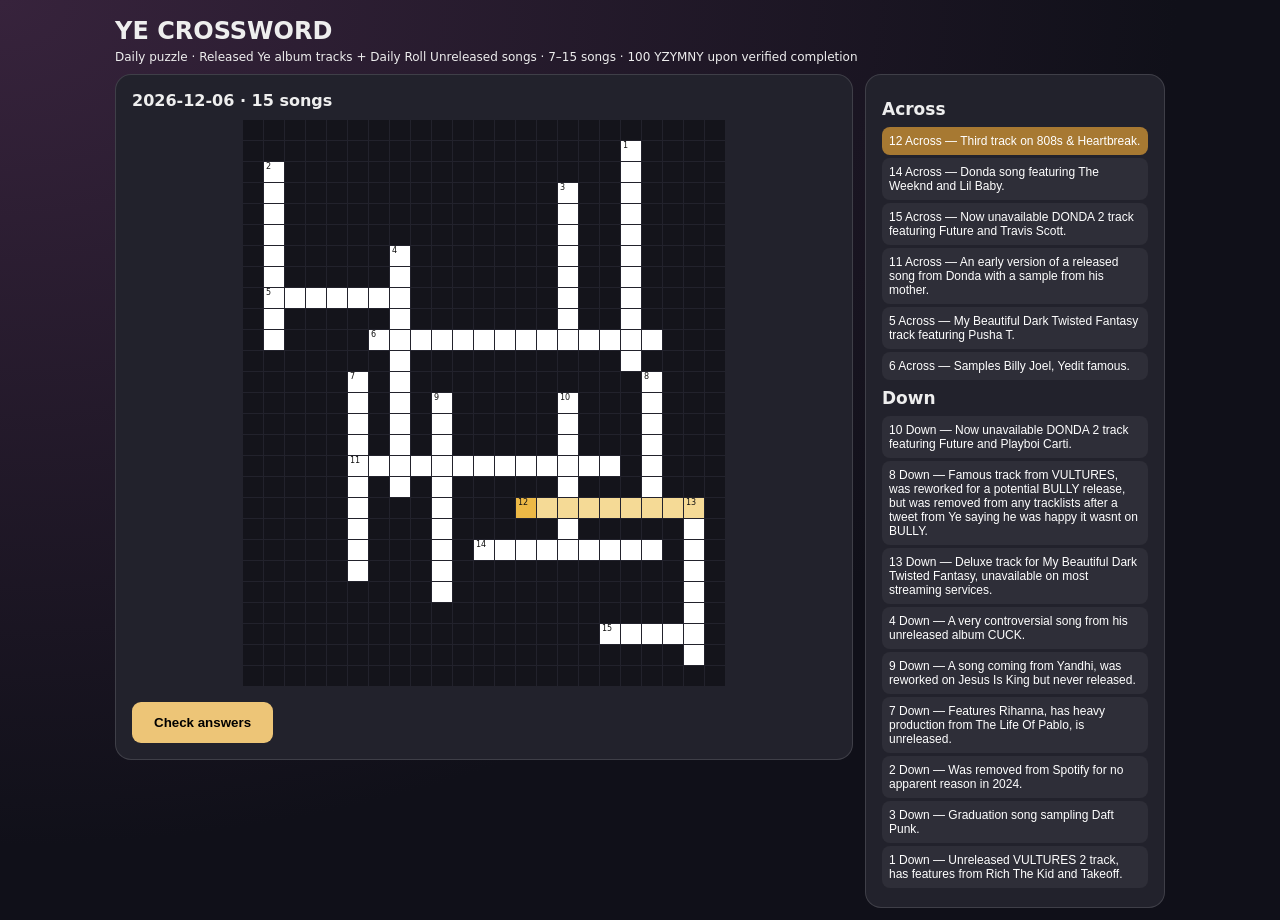
==== ye-crossword.html @ 9c6745c3 "Fix crossword distorted cells with explicit square row and column sizing" ====
<!doctype html><html lang="en"><meta charset="utf-8"><meta name="viewport" content="width=device-width,initial-scale=1"><title>Ye Crossword</title>
<style>body{background:radial-gradient(at top left,#37233c,#101019 65%);color:#eee;font:16px system-ui;margin:0}main{max-width:1050px;margin:auto;padding:12px}h1{font-size:27px;margin:5px 0}section{display:grid;grid-template-columns:minmax(0,1fr) 300px;gap:12px;align-items:start}.panel{background:#22222c;border:1px solid #ffffff22;border-radius:16px;padding:16px}#board{display:grid;gap:1px;margin:10px auto;width:max-content;max-width:100%;height:auto;max-height:none;aspect-ratio:auto;align-content:start;justify-content:start}.sq{position:relative;aspect-ratio:1;overflow:hidden;min-width:0;min-height:0;background:white;color:#111}.sq.empty{background:#14141b}.sq input{display:block;line-height:1;box-sizing:border-box;min-width:0!important;min-height:0!important;max-width:100%;max-height:100%;background:none;border:0;border-radius:0;width:100%;height:100%;padding:0;text-align:center;font-weight:800;font-size:clamp(11px,1.3vw,16px);outline:0;text-transform:uppercase}.sq.active{background:#f5da96}.sq.current{background:#edb946}.sq small{position:absolute;left:2px;top:0;font-size:8px;pointer-events:none}.clue{display:block;width:100%;text-align:left;background:#ffffff0e;border:0;color:white;border-radius:8px;padding:6px;margin:3px 0;cursor:pointer}.clue.active{background:#a77932}button#check{background:#edc577;border:0;padding:13px 22px;border-radius:9px;font-weight:800;cursor:pointer}#status{color:#f3cf87}@media(max-width:800px){section{grid-template-columns:1fr}#board{max-width:min(100%,420px)}}@media(max-width:700px){section{grid-template-columns:1fr}#board{max-width:100%}}.clue{font-size:12px;padding:7px;margin:3px 0}h2{font-size:17px;margin:8px 0}h1{margin:5px 0;font-size:24px}main>p{font-size:12px;margin:5px 0 10px}.sq small{font-size:8px}</style>
<main><h1>YE CROSSWORD</h1><p>Daily puzzle · Released Ye album tracks + Daily Roll Unreleased songs · 7–15 songs · 100 YZYMNY upon verified completion</p><section><div class="panel"><strong id="meta"></strong><div id="board"></div><p id="status"></p><button id="check">Check answers</button></div><aside class="panel"><h2>Across</h2><div id="across"></div><h2>Down</h2><div id="down"></div></aside></section></main>
<script>
const tracks=[
["GOOD MORNING","Opening track on Graduation."],["HEARTLESS","Third track on 808s & Heartbreak."],["GOOD LIFE","Graduation song featuring T-Pain."],["BOUND 2","Closing track on Yeezus."],["RUNAWAY","My Beautiful Dark Twisted Fantasy track featuring Pusha T."],["STRONGER","Graduation song sampling Daft Punk."],["HURRICANE","Donda song featuring The Weeknd and Lil Baby."],["CARNIVAL","VULTURES 1 hit featuring Rich The Kid and Playboi Carti."],
["GOOD DONT DIE","Was removed from Spotify in 2024 due to sample problems."],["FIELD TRIP","Was removed from Spotify for no apparent reason in 2024."],["CAN U BE","The holy grail of unreleased songs."],["BITTERSWEET POETRY","Japanese exclusive song following Graduation."],["SEE ME NOW","Deluxe track for My Beautiful Dark Twisted Fantasy, unavailable on most streaming services."],["PABLO","Now unavailable DONDA 2 track featuring Future and Travis Scott."],["MR MIYAGI","Now unavailable DONDA 2 track featuring Future and Playboi Carti."],["WE DID IT","A massive collaboration from DONDA 2, with features from the Migos, Baby Keem, and Fivio Foreign."],
["SHOWTIME","A track from WAR that was later reused for BULLY."],["MR YE AND JESUS","A very controversial song from his unreleased album CUCK."],["SOUTH CAROLINA","An early version of a released song from Donda with a sample from his mother."],["HAPPY","A massive grail from the community that only has a 12 second snippet from a 2023 era."],["PUSSY COST MONEY","A highly anticipated song from the VULTURES era, rumored to be released soon by Ty Dolla $ign."],["ALL IN LOVE","A song stretching from WAR to VULTURES, played by Ty Dolla $ign on a Twitch stream."],["LIVING SO ITALIAN","The community holy grail, was recently leaked during a groupbuy."],["NEW BODY","A track that has been reworked for almost every album since Yandhi, unleaked versions feature Ice Spice."],["WE ARE YOUNG","The original version to fun.'s song from Watch The Throne."],["EVERYBODY","Most famous unreleased VULTURES track, as it is played by Ye at all of his shows."],["CASH TO BURN","A song coming from Yandhi, was reworked on Jesus Is King but never released."],["PAY PER VIEW","A famous unreleased track from VULTURES, features Project Pat."],["MITUS TOUCH","Features Rihanna, has heavy production from The Life Of Pablo, is unreleased."],["MELROSE","Famous track from VULTURES, was reworked for a potential BULLY release, but was removed from any tracklists after a tweet from Ye saying he was happy it wasnt on BULLY."],["AFTER YOU","Unreleased track from Yeezus 2, some versions feature Lauryn Hill and John Legend."],["YE ABOUT MINE","Unreleased VULTURES 2 track, has features from Rich The Kid and Takeoff."],["SEE ME AGAIN","His most famous unreleased song, dating back to Good Ass Job."],["MAMAS BOYFRIEND","Samples Billy Joel, Yedit famous."],["FLASHING LIGHTS 2","A version of an already released track from Graduation that is allegedly just the live production."]
];
const normalize=s=>s.toUpperCase().replace(/[^A-Z0-9]/g,"");
const day=new Intl.DateTimeFormat("en-CA",{timeZone:"America/New_York",year:"numeric",month:"2-digit",day:"2-digit"}).format(new Date());
let seed=2166136261;for(const c of day+"ye-crossword")seed=Math.imul(seed^c.charCodeAt(0),16777619)>>>0;
function random(){seed^=seed<<13;seed^=seed>>>17;seed^=seed<<5;return(seed>>>0)/4294967296}
const pool=tracks.map((t,i)=>({t,sort:random()})).sort((a,b)=>a.sort-b.sort).map(v=>v.t),goal=7+Math.floor(random()*9),N=45,g=Array.from({length:N},()=>Array(N).fill("")),words=[];
function valid(w,x,y,d){const dx=d==="Across"?1:0,dy=1-dx;if(x<1||y<1||x+dx*(w.length-1)>=N-1||y+dy*(w.length-1)>=N-1)return -1;let hits=0;for(let i=0;i<w.length;i++){const xx=x+dx*i,yy=y+dy*i,v=g[yy][xx];if(v&&v!==w[i])return -1;if(v)hits++;else if((d==="Across"&&(g[yy-1][xx]||g[yy+1][xx]))||(d==="Down"&&(g[yy][xx-1]||g[yy][xx+1])))return -1}if(g[y-dy][x-dx]||g[y+dy*w.length][x+dx*w.length])return -1;return hits}
function add(t,x,y,d){const w=normalize(t[0]);for(let i=0;i<w.length;i++)g[y+(d==="Down"?i:0)][x+(d==="Across"?i:0)]=w[i];words.push({t,w,x,y,d})}
add(pool[0],Math.floor((N-normalize(pool[0][0]).length)/2),22,"Across");
for(const t of pool.slice(1)){if(words.length>=goal)break;const w=normalize(t[0]),choices=[];for(let i=0;i<w.length;i++)for(const p of words)for(let j=0;j<p.w.length;j++){if(w[i]!==p.w[j])continue;const d=p.d==="Across"?"Down":"Across",x=p.x+(p.d==="Across"?j:0)-(d==="Across"?i:0),y=p.y+(p.d==="Down"?j:0)-(d==="Down"?i:0),score=valid(w,x,y,d);if(score>0)choices.push({x,y,d,score:score+random()/2})}choices.sort((a,b)=>b.score-a.score);if(choices.length)add(t,choices[0].x,choices[0].y,choices[0].d)}
const minX=Math.min(...words.map(p=>p.x))-1,maxX=Math.max(...words.map(p=>p.x+(p.d==="Across"?p.w.length-1:0)))+1,minY=Math.min(...words.map(p=>p.y))-1,maxY=Math.max(...words.map(p=>p.y+(p.d==="Down"?p.w.length-1:0)))+1;
const board=document.getElementById("board");board.style.setProperty("--board-width","min(100%, "+Math.min(460,(maxX-minX+1)*22)+"px)");const cols=maxX-minX+1,rows=maxY-minY+1;const cellSize=Math.max(16,Math.min(29,Math.floor(470/cols),Math.floor(540/rows)));board.style.gridTemplateColumns=`repeat(${cols},${cellSize}px)`;board.style.gridTemplateRows=`repeat(${rows},${cellSize}px)`;
const starts=[...new Set(words.map(p=>p.y+","+p.x))].sort((a,b)=>{const [ay,ax]=a.split(",").map(Number),[by,bx]=b.split(",").map(Number);return ay-by||ax-bx});words.forEach(p=>p.n=starts.indexOf(p.y+","+p.x)+1);
const id=(x,y)=>x+","+y;let saved={};try{saved=JSON.parse(localStorage.getItem("ye-crossword-"+day)||"{}")}catch{}const cells=new Map();let selected=words[0];let autoAdvance=false;
function contains(p,x,y){return p.d==="Across"?y===p.y&&x>=p.x&&x<p.x+p.w.length:x===p.x&&y>=p.y&&y<p.y+p.w.length}
function select(p){selected=p;for(const [k,el] of cells){const [x,y]=k.split(",").map(Number);el.classList.toggle("active",contains(p,x,y));el.classList.toggle("current",x===p.x&&y===p.y)}document.querySelectorAll(".clue").forEach(b=>b.classList.toggle("active",Number(b.dataset.index)===words.indexOf(p)))}
for(let y=minY;y<=maxY;y++)for(let x=minX;x<=maxX;x++){const el=document.createElement("div");el.className="sq"+(g[y][x]?"":" empty");if(g[y][x]){const start=starts.indexOf(y+","+x);if(start>=0){const label=document.createElement("small");label.textContent=start+1;el.append(label)}const input=document.createElement("input");input.maxLength=1;input.value=saved[id(x,y)]||"";input.setAttribute("aria-label","Row "+(y-minY+1)+" column "+(x-minX+1));input.onfocus=()=>{if(autoAdvance)return;const p=words.find(p=>p.d===selected.d&&contains(p,x,y))||words.find(p=>contains(p,x,y));if(p)select(p)};input.onclick=()=>{const p=words.filter(p=>contains(p,x,y));if(p.length===2&&!(contains(selected,x,y)))select(p[0])};input.oninput=()=>{input.value=normalize(input.value).slice(-1);saved[id(x,y)]=input.value;localStorage.setItem("ye-crossword-"+day,JSON.stringify(saved));const offset=selected.d==="Across"?x-selected.x:y-selected.y;if(offset+1<selected.w.length){const nx=selected.x+(selected.d==="Across"?offset+1:0),ny=selected.y+(selected.d==="Down"?offset+1:0);autoAdvance=true;cells.get(id(nx,ny))?.querySelector("input")?.focus();autoAdvance=false}};el.append(input)}cells.set(id(x,y),el);board.append(el)}
words.forEach((p,i)=>{const b=document.createElement("button");b.className="clue";b.dataset.index=i;b.textContent=p.n+" "+p.d+" — "+p.t[1];b.onclick=()=>{select(p);cells.get(id(p.x,p.y)).querySelector("input").focus()};document.getElementById(p.d.toLowerCase()).append(b)});
document.getElementById("meta").textContent=day+" · "+words.length+" songs";select(selected);
document.getElementById("check").onclick=async()=>{const wrong=words.filter(p=>[...p.w].some((letter,i)=>saved[id(p.x+(p.d==="Across"?i:0),p.y+(p.d==="Down"?i:0))]!==letter));const status=document.getElementById("status");if(wrong.length){status.textContent=wrong.length+" answers are incomplete or incorrect.";return}localStorage.setItem("ye-crossword-complete-"+day,"true");const client=window.parent?.supa;const user=window.parent?.currentUser;if(!client||!user){status.textContent="🎉 Puzzle complete! Sign in to claim your 100 YZYMNY.";return}status.textContent="🎉 Puzzle complete! Claiming 100 YZYMNY…";const {data,error}=await client.rpc("claim_crossword_reward",{p_answers:words.map(p=>p.w)});if(error){status.textContent=error.code==="23505"?"🎉 Completed! Today's 100 YZYMNY was already claimed.":"🎉 Completed! Reward: "+error.message;return}status.textContent="🎉 +100 YZYMNY credited!";try{await window.parent.refreshProfile?.();await window.parent.refreshBalance?.();await window.parent.loadProfile?.()}catch(e){}window.parent.postMessage({type:"ye-crossword-reward",balance:data},"*")};
</script></html>
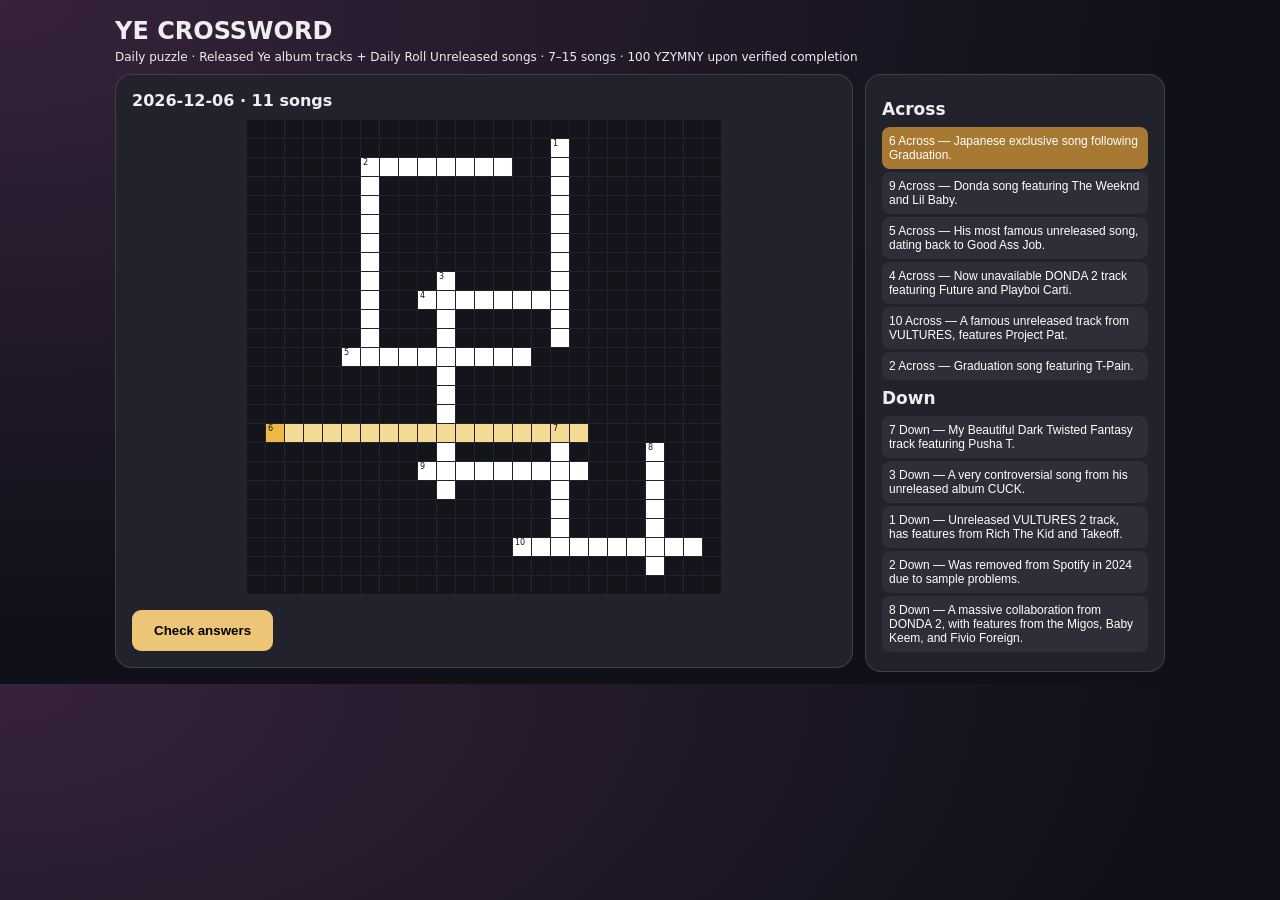
==== commit d8c0d45e: "Rotate crossword song pools across days and balance released vs unreleased clues" ====
--- a/ye-crossword.html
+++ b/ye-crossword.html
@@ -1,6 +1,6 @@
 <!doctype html><html lang="en"><meta charset="utf-8"><meta name="viewport" content="width=device-width,initial-scale=1"><title>Ye Crossword</title>
-<style>body{background:radial-gradient(at top left,#37233c,#101019 65%);color:#eee;font:16px system-ui;margin:0}main{max-width:1050px;margin:auto;padding:12px}h1{font-size:27px;margin:5px 0}section{display:grid;grid-template-columns:minmax(0,1fr) 300px;gap:12px;align-items:start}.panel{background:#22222c;border:1px solid #ffffff22;border-radius:16px;padding:16px}#board{display:grid;gap:1px;margin:10px auto;width:max-content;max-width:100%;height:auto;max-height:none;aspect-ratio:auto;align-content:start;justify-content:start}.sq{position:relative;aspect-ratio:1;overflow:hidden;min-width:0;min-height:0;background:white;color:#111}.sq.empty{background:#14141b}.sq input{display:block;line-height:1;box-sizing:border-box;min-width:0!important;min-height:0!important;max-width:100%;max-height:100%;background:none;border:0;border-radius:0;width:100%;height:100%;padding:0;text-align:center;font-weight:800;font-size:clamp(11px,1.3vw,16px);outline:0;text-transform:uppercase}.sq.active{background:#f5da96}.sq.current{background:#edb946}.sq small{position:absolute;left:2px;top:0;font-size:8px;pointer-events:none}.clue{display:block;width:100%;text-align:left;background:#ffffff0e;border:0;color:white;border-radius:8px;padding:6px;margin:3px 0;cursor:pointer}.clue.active{background:#a77932}button#check{background:#edc577;border:0;padding:13px 22px;border-radius:9px;font-weight:800;cursor:pointer}#status{color:#f3cf87}@media(max-width:800px){section{grid-template-columns:1fr}#board{max-width:min(100%,420px)}}@media(max-width:700px){section{grid-template-columns:1fr}#board{max-width:100%}}.clue{font-size:12px;padding:7px;margin:3px 0}h2{font-size:17px;margin:8px 0}h1{margin:5px 0;font-size:24px}main>p{font-size:12px;margin:5px 0 10px}.sq small{font-size:8px}</style>
-<main><h1>YE CROSSWORD</h1><p>Daily puzzle · Released Ye album tracks + Daily Roll Unreleased songs · 7–15 songs · 100 YZYMNY upon verified completion</p><section><div class="panel"><strong id="meta"></strong><div id="board"></div><p id="status"></p><button id="check">Check answers</button></div><aside class="panel"><h2>Across</h2><div id="across"></div><h2>Down</h2><div id="down"></div></aside></section></main>
+<style>body{background:radial-gradient(at top left,#37233c,#101019 65%);color:#eee;font:16px system-ui;margin:0}main{max-width:1050px;margin:auto;padding:12px}h1{font-size:27px;margin:5px 0}section{display:grid;grid-template-columns:minmax(0,1fr) 300px;gap:12px;align-items:start}.panel{background:#22222c;border:1px solid #ffffff22;border-radius:16px;padding:16px}#board{display:grid;gap:1px;margin:10px auto;width:max-content;max-width:100%;height:auto;max-height:none;aspect-ratio:auto;align-content:start;justify-content:start}.sq{position:relative;aspect-ratio:1;overflow:hidden;min-width:0;min-height:0;background:white;color:#111}.sq.empty{background:#14141b}.sq input{display:block;line-height:1;box-sizing:border-box;min-width:0!important;min-height:0!important;max-width:100%;max-height:100%;background:none;border:0;border-radius:0;width:100%;height:100%;padding:0;text-align:center;font-weight:800;font-size:clamp(11px,1.3vw,16px);outline:0;text-transform:uppercase}.sq.active{background:#f5da96}.sq.current{background:#edb946}.sq small{position:absolute;left:2px;top:0;font-size:8px;pointer-events:none}.clue{display:block;width:100%;text-align:left;background:#ffffff0e;border:0;color:white;border-radius:8px;padding:6px;margin:3px 0;cursor:pointer}.clue.active{background:#a77932}button#check{background:#edc577;border:0;padding:13px 22px;border-radius:9px;font-weight:800;cursor:pointer}#status{color:#f3cf87}@media(max-width:800px){section{grid-template-columns:1fr}#board{max-width:min(100%,420px)}}@media(max-width:700px){section{grid-template-columns:1fr}#board{max-width:100%}}.clue{font-size:12px;padding:7px;margin:3px 0}h2{font-size:17px;margin:8px 0}h1{margin:5px 0;font-size:24px}main>p{font-size:12px;margin:5px 0 10px}.sq small{font-size:8px}body{scrollbar-color:#555568 #14141b;scrollbar-width:thin}::-webkit-scrollbar{width:9px;height:9px}::-webkit-scrollbar-track{background:#14141b;border-radius:10px}::-webkit-scrollbar-thumb{background:#555568;border:2px solid #14141b;border-radius:12px}::-webkit-scrollbar-thumb:hover{background:#8b83a0}</style>
+<main><h1>YE CROSSWORD</h1><p>Daily puzzle · Released Ye album tracks + Daily Roll Unreleased songs · 7–15 songs · 100 YZYMNY upon verified completion</p><section><div class="panel"><strong id="meta"></strong><div id="board"></div><p id="status"></p><button id="check">Check answers</button> <button id="redeem" style="display:none;background:#d5a654;border:0;border-radius:9px;padding:13px 22px;font-weight:800;cursor:pointer">Redeem 100 YZYMNY</button></div><aside class="panel"><h2>Across</h2><div id="across"></div><h2>Down</h2><div id="down"></div></aside></section></main>
 <script>
 const tracks=[
 ["GOOD MORNING","Opening track on Graduation."],["HEARTLESS","Third track on 808s & Heartbreak."],["GOOD LIFE","Graduation song featuring T-Pain."],["BOUND 2","Closing track on Yeezus."],["RUNAWAY","My Beautiful Dark Twisted Fantasy track featuring Pusha T."],["STRONGER","Graduation song sampling Daft Punk."],["HURRICANE","Donda song featuring The Weeknd and Lil Baby."],["CARNIVAL","VULTURES 1 hit featuring Rich The Kid and Playboi Carti."],
@@ -11,11 +11,87 @@
 const day=new Intl.DateTimeFormat("en-CA",{timeZone:"America/New_York",year:"numeric",month:"2-digit",day:"2-digit"}).format(new Date());
 let seed=2166136261;for(const c of day+"ye-crossword")seed=Math.imul(seed^c.charCodeAt(0),16777619)>>>0;
 function random(){seed^=seed<<13;seed^=seed>>>17;seed^=seed<<5;return(seed>>>0)/4294967296}
-const pool=tracks.map((t,i)=>({t,sort:random()})).sort((a,b)=>a.sort-b.sort).map(v=>v.t),goal=7+Math.floor(random()*9),N=45,g=Array.from({length:N},()=>Array(N).fill("")),words=[];
+// Daily rotation uses stable independent released/unreleased queues. Each queue
+// advances by the day's quota, so adjacent dates draw different songs rather
+// than reshuffling the same small pool from scratch.
+const unreleasedTitles=new Set([
+ 'CAN U BE','SHOWTIME','MR YE AND JESUS','SOUTH CAROLINA','HAPPY',
+ 'PUSSY COST MONEY','ALL IN LOVE','LIVING SO ITALIAN','NEW BODY',
+ 'WE ARE YOUNG','EVERYBODY','CASH TO BURN','PAY PER VIEW',
+ 'MITUS TOUCH','MELROSE','AFTER YOU','YE ABOUT MINE',
+ 'SEE ME AGAIN','MAMAS BOYFRIEND','FLASHING LIGHTS 2'
+]);
+const released=tracks.filter(t=>!unreleasedTitles.has(t[0]));
+const unreleased=tracks.filter(t=>unreleasedTitles.has(t[0]));
+const dayIndex=Math.floor((Date.UTC(...day.split('-').map((v,i)=>i===1?Number(v)-1:Number(v)))-Date.UTC(2026,0,1))/86400000);
+function stableShuffle(items,salt){
+ let state=2166136261;
+ for(const c of salt)state=Math.imul(state^c.charCodeAt(0),16777619)>>>0;
+ function next(){state^=state<<13;state^=state>>>17;state^=state<<5;return(state>>>0)/4294967296}
+ return items.map((t,i)=>({t,i,k:next()})).sort((a,b)=>a.k-b.k||a.i-b.i).map(x=>x.t);
+}
+const releasedQueue=stableShuffle(released,'ye-crossword-released-v2');
+const unreleasedQueue=stableShuffle(unreleased,'ye-crossword-unreleased-v2');
+const goal=9+Math.floor(random()*4),N=45,g=Array.from({length:N},()=>Array(N).fill("")),words=[];
+// Six released and four unreleased are prioritized daily. Placement may
+// occasionally need extra candidates for intersections.
+const pickQueue=(queue,offset)=>Array.from({length:queue.length},(_,i)=>queue[((offset%queue.length)+queue.length+i)%queue.length]);
+const releasedChoices=pickQueue(releasedQueue,dayIndex*6);
+const unreleasedChoices=pickQueue(unreleasedQueue,dayIndex*4);
+const pool=[];
+for(let i=0;i<Math.max(releasedChoices.length,unreleasedChoices.length);i++){
+ if(i<releasedChoices.length)pool.push(releasedChoices[i]);
+ if(i<unreleasedChoices.length)pool.push(unreleasedChoices[i]);
+}
 function valid(w,x,y,d){const dx=d==="Across"?1:0,dy=1-dx;if(x<1||y<1||x+dx*(w.length-1)>=N-1||y+dy*(w.length-1)>=N-1)return -1;let hits=0;for(let i=0;i<w.length;i++){const xx=x+dx*i,yy=y+dy*i,v=g[yy][xx];if(v&&v!==w[i])return -1;if(v)hits++;else if((d==="Across"&&(g[yy-1][xx]||g[yy+1][xx]))||(d==="Down"&&(g[yy][xx-1]||g[yy][xx+1])))return -1}if(g[y-dy][x-dx]||g[y+dy*w.length][x+dx*w.length])return -1;return hits}
 function add(t,x,y,d){const w=normalize(t[0]);for(let i=0;i<w.length;i++)g[y+(d==="Down"?i:0)][x+(d==="Across"?i:0)]=w[i];words.push({t,w,x,y,d})}
-add(pool[0],Math.floor((N-normalize(pool[0][0]).length)/2),22,"Across");
-for(const t of pool.slice(1)){if(words.length>=goal)break;const w=normalize(t[0]),choices=[];for(let i=0;i<w.length;i++)for(const p of words)for(let j=0;j<p.w.length;j++){if(w[i]!==p.w[j])continue;const d=p.d==="Across"?"Down":"Across",x=p.x+(p.d==="Across"?j:0)-(d==="Across"?i:0),y=p.y+(p.d==="Down"?j:0)-(d==="Down"?i:0),score=valid(w,x,y,d);if(score>0)choices.push({x,y,d,score:score+random()/2})}choices.sort((a,b)=>b.score-a.score);if(choices.length)add(t,choices[0].x,choices[0].y,choices[0].d)}
+// Prefer the intended 60/40 mix when choosing intersections. We use a
+// larger reserve of unique tracks if a chosen word cannot fit on the grid.
+const desiredReleased=Math.round(goal*.6);
+const desiredUnreleased=goal-desiredReleased;
+let usedReleased=0,usedUnreleased=0;
+function placeCandidate(t){
+ const w=normalize(t[0]),choices=[];
+ for(let i=0;i<w.length;i++)for(const p of words)for(let j=0;j<p.w.length;j++){
+  if(w[i]!==p.w[j])continue;
+  const d=p.d==="Across"?"Down":"Across";
+  const x=p.x+(p.d==="Across"?j:0)-(d==="Across"?i:0);
+  const y=p.y+(p.d==="Down"?j:0)-(d==="Down"?i:0);
+  const score=valid(w,x,y,d);
+  if(score>0)choices.push({x,y,d,score:score+random()/2});
+ }
+ choices.sort((a,b)=>b.score-a.score);
+ if(!choices.length)return false;
+ add(t,choices[0].x,choices[0].y,choices[0].d);
+ return true;
+}
+const first=releasedChoices[0];
+add(first,Math.floor((N-normalize(first[0]).length)/2),22,"Across");
+usedReleased++;
+// Quota-first alternating placement, then use reserve tracks to fill gaps.
+const primary=[];
+for(let i=0;i<Math.max(desiredReleased,desiredUnreleased);i++){
+ if(i<desiredReleased-1)primary.push(releasedChoices[i+1]);
+ if(i<desiredUnreleased)primary.push(unreleasedChoices[i]);
+}
+for(const t of primary){
+ if(words.length>=goal)break;
+ if(placeCandidate(t)){
+  if(unreleasedTitles.has(t[0]))usedUnreleased++;else usedReleased++;
+ }
+}
+const reserve=[...releasedChoices.slice(desiredReleased),...unreleasedChoices.slice(desiredUnreleased)];
+for(const t of reserve){
+ if(words.length>=goal)break;
+ const isUnreleased=unreleasedTitles.has(t[0]);
+ if((isUnreleased?usedUnreleased:usedReleased)>= (isUnreleased?desiredUnreleased:desiredReleased))continue;
+ if(placeCandidate(t)){if(isUnreleased)usedUnreleased++;else usedReleased++}
+}
+for(const t of reserve){
+ if(words.length>=goal)break;
+ if(words.some(p=>p.t[0]===t[0]))continue;
+ if(placeCandidate(t)){if(unreleasedTitles.has(t[0]))usedUnreleased++;else usedReleased++}
+}
 const minX=Math.min(...words.map(p=>p.x))-1,maxX=Math.max(...words.map(p=>p.x+(p.d==="Across"?p.w.length-1:0)))+1,minY=Math.min(...words.map(p=>p.y))-1,maxY=Math.max(...words.map(p=>p.y+(p.d==="Down"?p.w.length-1:0)))+1;
 const board=document.getElementById("board");board.style.setProperty("--board-width","min(100%, "+Math.min(460,(maxX-minX+1)*22)+"px)");const cols=maxX-minX+1,rows=maxY-minY+1;const cellSize=Math.max(16,Math.min(29,Math.floor(470/cols),Math.floor(540/rows)));board.style.gridTemplateColumns=`repeat(${cols},${cellSize}px)`;board.style.gridTemplateRows=`repeat(${rows},${cellSize}px)`;
 const starts=[...new Set(words.map(p=>p.y+","+p.x))].sort((a,b)=>{const [ay,ax]=a.split(",").map(Number),[by,bx]=b.split(",").map(Number);return ay-by||ax-bx});words.forEach(p=>p.n=starts.indexOf(p.y+","+p.x)+1);
@@ -25,5 +101,11 @@
 for(let y=minY;y<=maxY;y++)for(let x=minX;x<=maxX;x++){const el=document.createElement("div");el.className="sq"+(g[y][x]?"":" empty");if(g[y][x]){const start=starts.indexOf(y+","+x);if(start>=0){const label=document.createElement("small");label.textContent=start+1;el.append(label)}const input=document.createElement("input");input.maxLength=1;input.value=saved[id(x,y)]||"";input.setAttribute("aria-label","Row "+(y-minY+1)+" column "+(x-minX+1));input.onfocus=()=>{if(autoAdvance)return;const p=words.find(p=>p.d===selected.d&&contains(p,x,y))||words.find(p=>contains(p,x,y));if(p)select(p)};input.onclick=()=>{const p=words.filter(p=>contains(p,x,y));if(p.length===2&&!(contains(selected,x,y)))select(p[0])};input.oninput=()=>{input.value=normalize(input.value).slice(-1);saved[id(x,y)]=input.value;localStorage.setItem("ye-crossword-"+day,JSON.stringify(saved));const offset=selected.d==="Across"?x-selected.x:y-selected.y;if(offset+1<selected.w.length){const nx=selected.x+(selected.d==="Across"?offset+1:0),ny=selected.y+(selected.d==="Down"?offset+1:0);autoAdvance=true;cells.get(id(nx,ny))?.querySelector("input")?.focus();autoAdvance=false}};el.append(input)}cells.set(id(x,y),el);board.append(el)}
 words.forEach((p,i)=>{const b=document.createElement("button");b.className="clue";b.dataset.index=i;b.textContent=p.n+" "+p.d+" — "+p.t[1];b.onclick=()=>{select(p);cells.get(id(p.x,p.y)).querySelector("input").focus()};document.getElementById(p.d.toLowerCase()).append(b)});
 document.getElementById("meta").textContent=day+" · "+words.length+" songs";select(selected);
-document.getElementById("check").onclick=async()=>{const wrong=words.filter(p=>[...p.w].some((letter,i)=>saved[id(p.x+(p.d==="Across"?i:0),p.y+(p.d==="Down"?i:0))]!==letter));const status=document.getElementById("status");if(wrong.length){status.textContent=wrong.length+" answers are incomplete or incorrect.";return}localStorage.setItem("ye-crossword-complete-"+day,"true");const client=window.parent?.supa;const user=window.parent?.currentUser;if(!client||!user){status.textContent="🎉 Puzzle complete! Sign in to claim your 100 YZYMNY.";return}status.textContent="🎉 Puzzle complete! Claiming 100 YZYMNY…";const {data,error}=await client.rpc("claim_crossword_reward",{p_answers:words.map(p=>p.w)});if(error){status.textContent=error.code==="23505"?"🎉 Completed! Today's 100 YZYMNY was already claimed.":"🎉 Completed! Reward: "+error.message;return}status.textContent="🎉 +100 YZYMNY credited!";try{await window.parent.refreshProfile?.();await window.parent.refreshBalance?.();await window.parent.loadProfile?.()}catch(e){}window.parent.postMessage({type:"ye-crossword-reward",balance:data},"*")};
+const check=document.getElementById("check"),redeem=document.getElementById("redeem"),status=document.getElementById("status");
+let complete=localStorage.getItem("ye-crossword-complete-"+day)==="true",claimed=localStorage.getItem("ye-crossword-redeemed-"+day)==="true";
+function lockPuzzle(){for(const el of cells.values()){const inp=el.querySelector("input");if(inp)inp.readOnly=true}check.disabled=true;check.style.opacity=".5"}
+function updateRewardUI(){redeem.style.display=complete?"inline-block":"none";if(complete)lockPuzzle();if(claimed){redeem.textContent="Already Redeemed!";status.textContent="🎉 Today's 100 YZYMNY reward has already been redeemed."}}
+check.onclick=()=>{if(complete)return;const wrong=words.filter(p=>[...p.w].some((letter,i)=>saved[id(p.x+(p.d==="Across"?i:0),p.y+(p.d==="Down"?i:0))]!==letter));if(wrong.length){status.textContent=wrong.length+" answers are incomplete or incorrect.";return}complete=true;localStorage.setItem("ye-crossword-complete-"+day,"true");status.textContent="🎉 Crossword complete! Redeem your 100 YZYMNY.";updateRewardUI()};
+redeem.onclick=async()=>{if(claimed){status.textContent="Already Redeemed!";return}let client=window.parent?.supa;try{client=client||window.parent.eval("supa")}catch(e){}if(!client){status.textContent="Sign in to redeem your reward.";return}redeem.disabled=true;const {data,error}=await client.functions.invoke("claim-ye-crossword",{body:{day,answers:words.map(p=>[...p.w].map((_,i)=>saved[id(p.x+(p.d==="Across"?i:0),p.y+(p.d==="Down"?i:0))]||"").join(""))}});redeem.disabled=false;if(error||data?.error){const msg=data?.error||error?.message||"Reward claim failed";status.textContent=msg;if(msg.includes("Already Redeemed")){claimed=true;localStorage.setItem("ye-crossword-redeemed-"+day,"true");updateRewardUI()}return}claimed=true;localStorage.setItem("ye-crossword-redeemed-"+day,"true");updateRewardUI();status.textContent="🎉 +100 YZYMNY credited!";try{window.parent.eval("loadProfile()")}catch(e){}window.parent.postMessage({type:"ye-crossword-reward",balance:data.balance},"*")};
+updateRewardUI();
 </script></html>
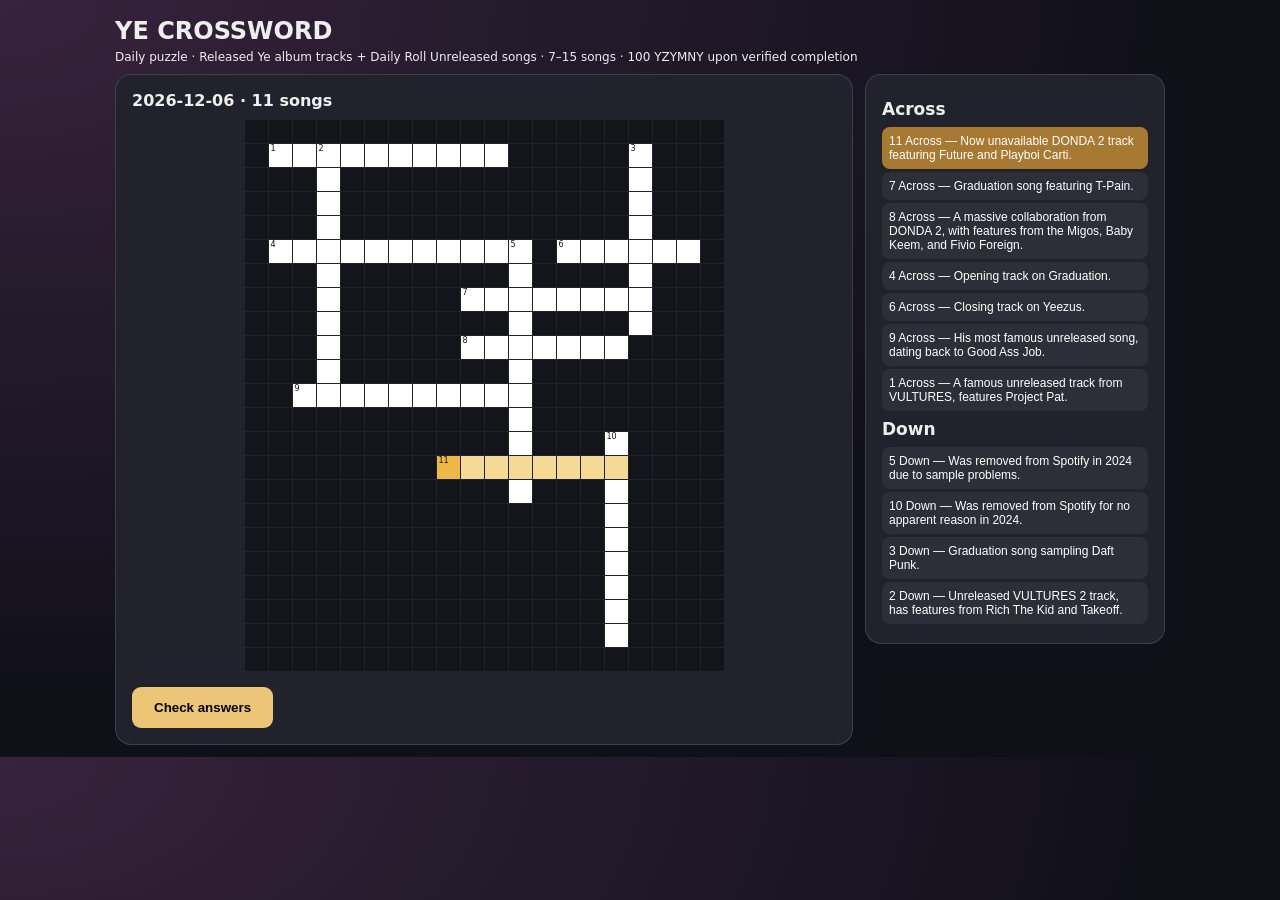
==== commit e48d2efe: "Enforce at least 70 percent released songs in daily crossword" ====
--- a/ye-crossword.html
+++ b/ye-crossword.html
@@ -36,8 +36,8 @@
 // Six released and four unreleased are prioritized daily. Placement may
 // occasionally need extra candidates for intersections.
 const pickQueue=(queue,offset)=>Array.from({length:queue.length},(_,i)=>queue[((offset%queue.length)+queue.length+i)%queue.length]);
-const releasedChoices=pickQueue(releasedQueue,dayIndex*6);
-const unreleasedChoices=pickQueue(unreleasedQueue,dayIndex*4);
+const releasedChoices=pickQueue(releasedQueue,dayIndex*8);
+const unreleasedChoices=pickQueue(unreleasedQueue,dayIndex*3);
 const pool=[];
 for(let i=0;i<Math.max(releasedChoices.length,unreleasedChoices.length);i++){
  if(i<releasedChoices.length)pool.push(releasedChoices[i]);
@@ -47,7 +47,7 @@
 function add(t,x,y,d){const w=normalize(t[0]);for(let i=0;i<w.length;i++)g[y+(d==="Down"?i:0)][x+(d==="Across"?i:0)]=w[i];words.push({t,w,x,y,d})}
 // Prefer the intended 60/40 mix when choosing intersections. We use a
 // larger reserve of unique tracks if a chosen word cannot fit on the grid.
-const desiredReleased=Math.round(goal*.6);
+const desiredReleased=Math.round(goal*.7);
 const desiredUnreleased=goal-desiredReleased;
 let usedReleased=0,usedUnreleased=0;
 function placeCandidate(t){
@@ -68,29 +68,25 @@
 const first=releasedChoices[0];
 add(first,Math.floor((N-normalize(first[0]).length)/2),22,"Across");
 usedReleased++;
-// Quota-first alternating placement, then use reserve tracks to fill gaps.
-const primary=[];
-for(let i=0;i<Math.max(desiredReleased,desiredUnreleased);i++){
- if(i<desiredReleased-1)primary.push(releasedChoices[i+1]);
- if(i<desiredUnreleased)primary.push(unreleasedChoices[i]);
+// Fill the released quota first, then unreleased; never exceed the 30%
+// unreleased ceiling just to fill a crossword with easy intersections.
+for(const t of releasedChoices.slice(1)){
+ if(usedReleased>=desiredReleased)break;
+ if(placeCandidate(t))usedReleased++;
 }
-for(const t of primary){
- if(words.length>=goal)break;
- if(placeCandidate(t)){
-  if(unreleasedTitles.has(t[0]))usedUnreleased++;else usedReleased++;
+for(const t of unreleasedChoices){
+ if(usedUnreleased>=desiredUnreleased)break;
+ if(placeCandidate(t))usedUnreleased++;
+}
+// If an unreleased candidate cannot fit, substitute another released song.
+// This keeps the released share at or above 70% instead of falling back to
+// mostly unreleased words.
+if(words.length<goal){
+ for(const t of releasedChoices.slice(1)){
+  if(words.length>=goal)break;
+  if(words.some(p=>p.t[0]===t[0]))continue;
+  if(placeCandidate(t))usedReleased++;
  }
-}
-const reserve=[...releasedChoices.slice(desiredReleased),...unreleasedChoices.slice(desiredUnreleased)];
-for(const t of reserve){
- if(words.length>=goal)break;
- const isUnreleased=unreleasedTitles.has(t[0]);
- if((isUnreleased?usedUnreleased:usedReleased)>= (isUnreleased?desiredUnreleased:desiredReleased))continue;
- if(placeCandidate(t)){if(isUnreleased)usedUnreleased++;else usedReleased++}
-}
-for(const t of reserve){
- if(words.length>=goal)break;
- if(words.some(p=>p.t[0]===t[0]))continue;
- if(placeCandidate(t)){if(unreleasedTitles.has(t[0]))usedUnreleased++;else usedReleased++}
 }
 const minX=Math.min(...words.map(p=>p.x))-1,maxX=Math.max(...words.map(p=>p.x+(p.d==="Across"?p.w.length-1:0)))+1,minY=Math.min(...words.map(p=>p.y))-1,maxY=Math.max(...words.map(p=>p.y+(p.d==="Down"?p.w.length-1:0)))+1;
 const board=document.getElementById("board");board.style.setProperty("--board-width","min(100%, "+Math.min(460,(maxX-minX+1)*22)+"px)");const cols=maxX-minX+1,rows=maxY-minY+1;const cellSize=Math.max(16,Math.min(29,Math.floor(470/cols),Math.floor(540/rows)));board.style.gridTemplateColumns=`repeat(${cols},${cellSize}px)`;board.style.gridTemplateRows=`repeat(${rows},${cellSize}px)`;
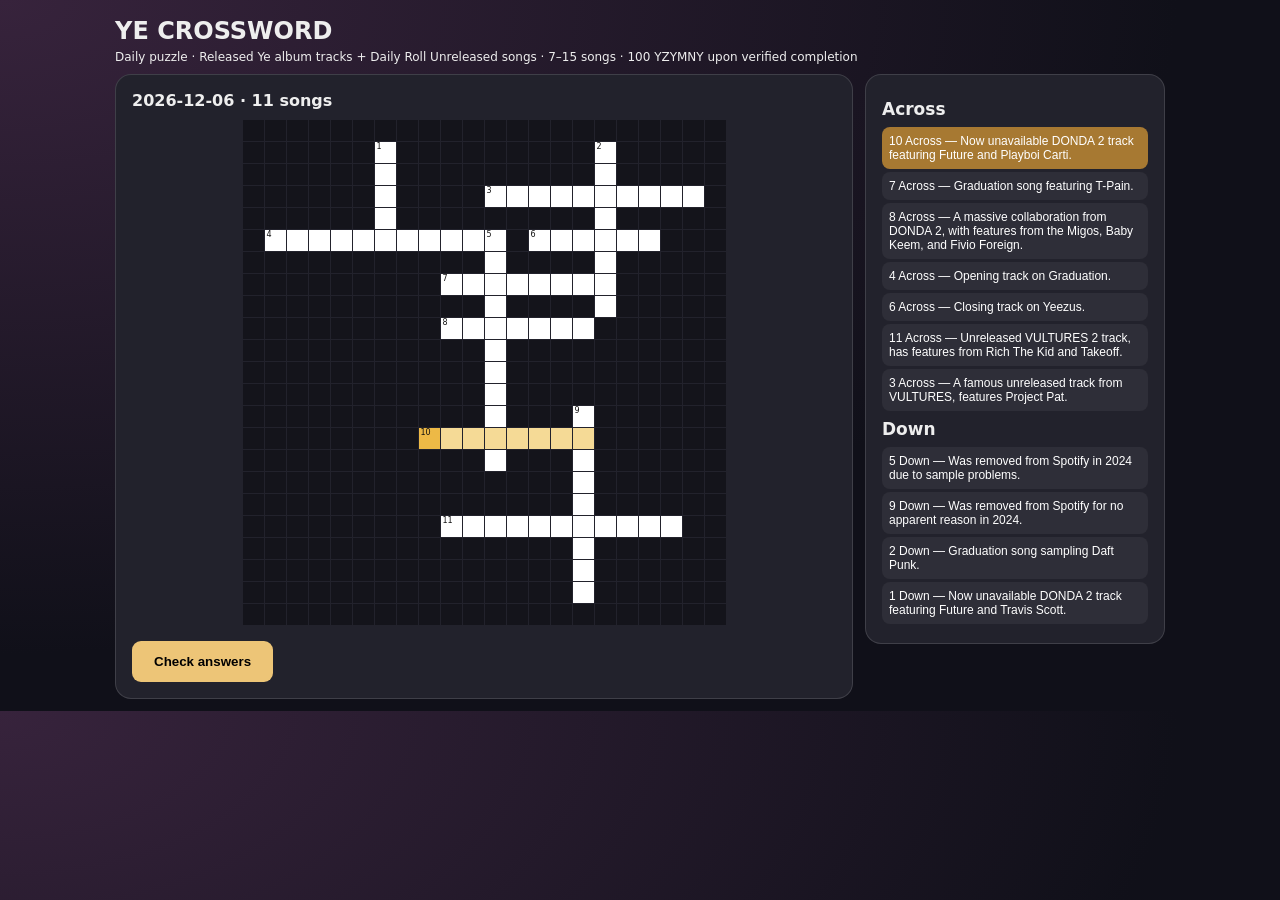
==== commit f11e684c: "Limit daily crossword to 2 or 3 unreleased songs" ====
--- a/ye-crossword.html
+++ b/ye-crossword.html
@@ -37,7 +37,7 @@
 // occasionally need extra candidates for intersections.
 const pickQueue=(queue,offset)=>Array.from({length:queue.length},(_,i)=>queue[((offset%queue.length)+queue.length+i)%queue.length]);
 const releasedChoices=pickQueue(releasedQueue,dayIndex*8);
-const unreleasedChoices=pickQueue(unreleasedQueue,dayIndex*3);
+const unreleasedChoices=pickQueue(unreleasedQueue,dayIndex*2);
 const pool=[];
 for(let i=0;i<Math.max(releasedChoices.length,unreleasedChoices.length);i++){
  if(i<releasedChoices.length)pool.push(releasedChoices[i]);
@@ -47,8 +47,8 @@
 function add(t,x,y,d){const w=normalize(t[0]);for(let i=0;i<w.length;i++)g[y+(d==="Down"?i:0)][x+(d==="Across"?i:0)]=w[i];words.push({t,w,x,y,d})}
 // Prefer the intended 60/40 mix when choosing intersections. We use a
 // larger reserve of unique tracks if a chosen word cannot fit on the grid.
-const desiredReleased=Math.round(goal*.7);
-const desiredUnreleased=goal-desiredReleased;
+const desiredUnreleased=Math.min(3,Math.max(2,Math.round(goal*.22)));
+const desiredReleased=goal-desiredUnreleased;
 let usedReleased=0,usedUnreleased=0;
 function placeCandidate(t){
  const w=normalize(t[0]),choices=[];
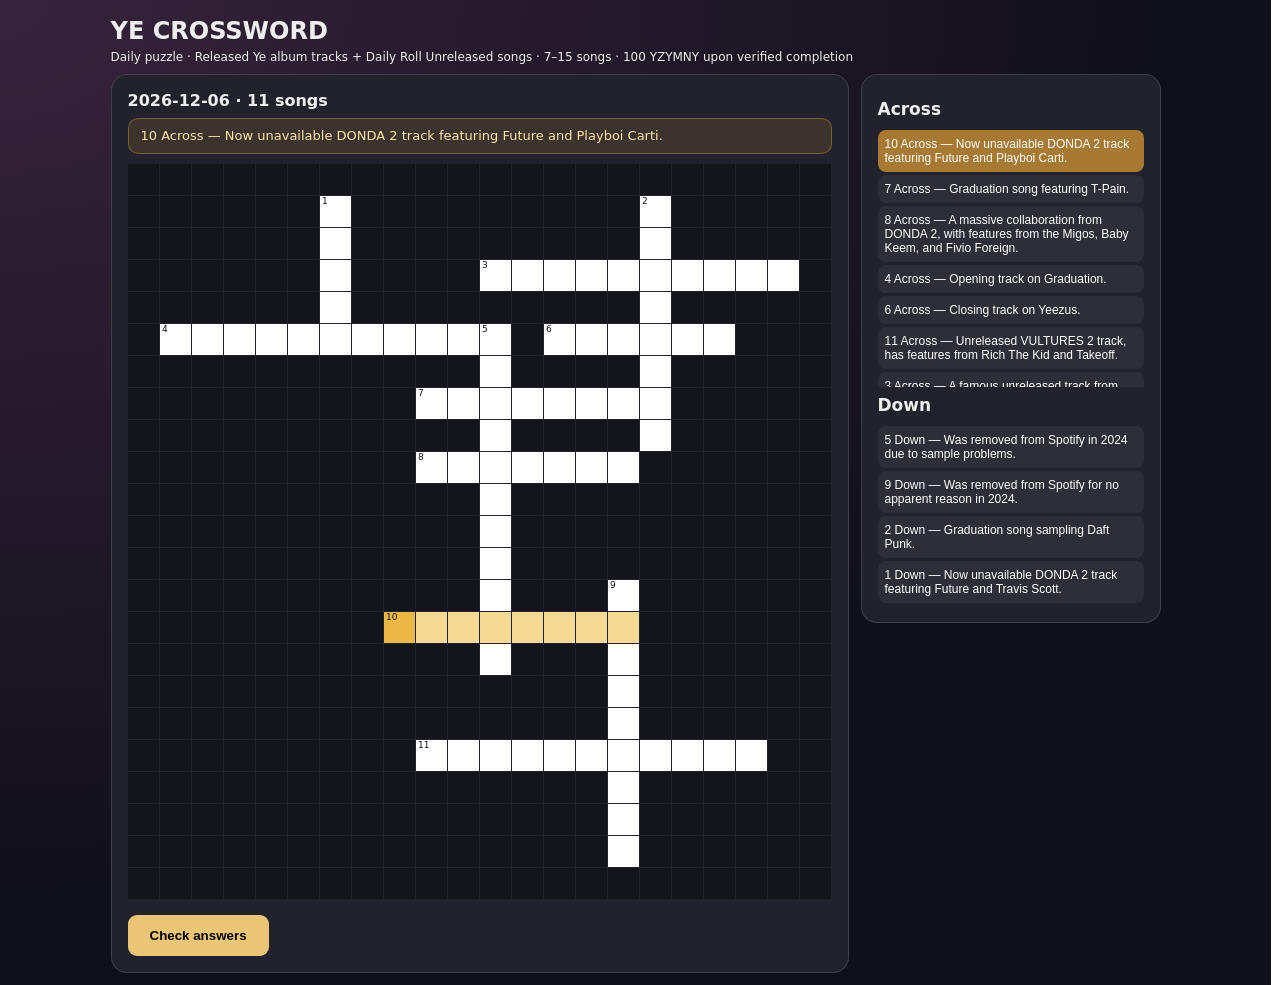
==== commit 3037ac27: "Crossword: keyboard navigation, direction toggle, wrong-cell marking, responsive cells, auto-height " ====
--- a/ye-crossword.html
+++ b/ye-crossword.html
@@ -1,6 +1,6 @@
 <!doctype html><html lang="en"><meta charset="utf-8"><meta name="viewport" content="width=device-width,initial-scale=1"><title>Ye Crossword</title>
 <style>body{background:radial-gradient(at top left,#37233c,#101019 65%);color:#eee;font:16px system-ui;margin:0}main{max-width:1050px;margin:auto;padding:12px}h1{font-size:27px;margin:5px 0}section{display:grid;grid-template-columns:minmax(0,1fr) 300px;gap:12px;align-items:start}.panel{background:#22222c;border:1px solid #ffffff22;border-radius:16px;padding:16px}#board{display:grid;gap:1px;margin:10px auto;width:max-content;max-width:100%;height:auto;max-height:none;aspect-ratio:auto;align-content:start;justify-content:start}.sq{position:relative;aspect-ratio:1;overflow:hidden;min-width:0;min-height:0;background:white;color:#111}.sq.empty{background:#14141b}.sq input{display:block;line-height:1;box-sizing:border-box;min-width:0!important;min-height:0!important;max-width:100%;max-height:100%;background:none;border:0;border-radius:0;width:100%;height:100%;padding:0;text-align:center;font-weight:800;font-size:clamp(11px,1.3vw,16px);outline:0;text-transform:uppercase}.sq.active{background:#f5da96}.sq.current{background:#edb946}.sq small{position:absolute;left:2px;top:0;font-size:8px;pointer-events:none}.clue{display:block;width:100%;text-align:left;background:#ffffff0e;border:0;color:white;border-radius:8px;padding:6px;margin:3px 0;cursor:pointer}.clue.active{background:#a77932}button#check{background:#edc577;border:0;padding:13px 22px;border-radius:9px;font-weight:800;cursor:pointer}#status{color:#f3cf87}@media(max-width:800px){section{grid-template-columns:1fr}#board{max-width:min(100%,420px)}}@media(max-width:700px){section{grid-template-columns:1fr}#board{max-width:100%}}.clue{font-size:12px;padding:7px;margin:3px 0}h2{font-size:17px;margin:8px 0}h1{margin:5px 0;font-size:24px}main>p{font-size:12px;margin:5px 0 10px}.sq small{font-size:8px}body{scrollbar-color:#555568 #14141b;scrollbar-width:thin}::-webkit-scrollbar{width:9px;height:9px}::-webkit-scrollbar-track{background:#14141b;border-radius:10px}::-webkit-scrollbar-thumb{background:#555568;border:2px solid #14141b;border-radius:12px}::-webkit-scrollbar-thumb:hover{background:#8b83a0}</style>
-<main><h1>YE CROSSWORD</h1><p>Daily puzzle · Released Ye album tracks + Daily Roll Unreleased songs · 7–15 songs · 100 YZYMNY upon verified completion</p><section><div class="panel"><strong id="meta"></strong><div id="board"></div><p id="status"></p><button id="check">Check answers</button> <button id="redeem" style="display:none;background:#d5a654;border:0;border-radius:9px;padding:13px 22px;font-weight:800;cursor:pointer">Redeem 100 YZYMNY</button></div><aside class="panel"><h2>Across</h2><div id="across"></div><h2>Down</h2><div id="down"></div></aside></section></main>
+<style>#now{display:block;margin:8px 0 2px;padding:9px 12px;border-radius:10px;background:#a7793233;border:1px solid #edb94655;color:#ffe3a6;font-size:13px;min-height:1.2em}.panel{min-width:0}#board{overflow:auto;-webkit-overflow-scrolling:touch}.sq{transition:background .12s}.sq input{font-size:var(--fs,16px)!important;caret-color:transparent;cursor:pointer;color:#111;-webkit-text-fill-color:#111}.sq.bad{background:#f2a1a1!important}.sq small{font-size:9px}.clue{transition:background .12s}#across,#down{max-height:260px;overflow:auto;position:relative}.clue:focus-visible,#check:focus-visible{outline:2px solid #edb946}@media(max-width:800px){#across,#down{max-height:180px}}html{scrollbar-gutter:stable}</style><main><h1>YE CROSSWORD</h1><p>Daily puzzle · Released Ye album tracks + Daily Roll Unreleased songs · 7–15 songs · 100 YZYMNY upon verified completion</p><section><div class="panel"><strong id="meta"></strong><div id="now"></div><div id="board"></div><p id="status"></p><button id="check">Check answers</button> <button id="redeem" style="display:none;background:#d5a654;border:0;border-radius:9px;padding:13px 22px;font-weight:800;cursor:pointer">Redeem 100 YZYMNY</button></div><aside class="panel"><h2>Across</h2><div id="across"></div><h2>Down</h2><div id="down"></div></aside></section></main>
 <script>
 const tracks=[
 ["GOOD MORNING","Opening track on Graduation."],["HEARTLESS","Third track on 808s & Heartbreak."],["GOOD LIFE","Graduation song featuring T-Pain."],["BOUND 2","Closing track on Yeezus."],["RUNAWAY","My Beautiful Dark Twisted Fantasy track featuring Pusha T."],["STRONGER","Graduation song sampling Daft Punk."],["HURRICANE","Donda song featuring The Weeknd and Lil Baby."],["CARNIVAL","VULTURES 1 hit featuring Rich The Kid and Playboi Carti."],
@@ -89,19 +89,51 @@
  }
 }
 const minX=Math.min(...words.map(p=>p.x))-1,maxX=Math.max(...words.map(p=>p.x+(p.d==="Across"?p.w.length-1:0)))+1,minY=Math.min(...words.map(p=>p.y))-1,maxY=Math.max(...words.map(p=>p.y+(p.d==="Down"?p.w.length-1:0)))+1;
-const board=document.getElementById("board");board.style.setProperty("--board-width","min(100%, "+Math.min(460,(maxX-minX+1)*22)+"px)");const cols=maxX-minX+1,rows=maxY-minY+1;const cellSize=Math.max(16,Math.min(29,Math.floor(470/cols),Math.floor(540/rows)));board.style.gridTemplateColumns=`repeat(${cols},${cellSize}px)`;board.style.gridTemplateRows=`repeat(${rows},${cellSize}px)`;
+const board=document.getElementById("board");const cols=maxX-minX+1,rows=maxY-minY+1;
+function layout(){const avail=Math.max(200,(board.parentElement.clientWidth||360)-34);const cs=Math.max(22,Math.min(36,Math.floor(avail/cols)));board.style.gridTemplateColumns=`repeat(${cols},${cs}px)`;board.style.gridTemplateRows=`repeat(${rows},${cs}px)`;board.style.setProperty("--fs",Math.round(cs*.56)+"px")}
 const starts=[...new Set(words.map(p=>p.y+","+p.x))].sort((a,b)=>{const [ay,ax]=a.split(",").map(Number),[by,bx]=b.split(",").map(Number);return ay-by||ax-bx});words.forEach(p=>p.n=starts.indexOf(p.y+","+p.x)+1);
-const id=(x,y)=>x+","+y;let saved={};try{saved=JSON.parse(localStorage.getItem("ye-crossword-"+day)||"{}")}catch{}const cells=new Map();let selected=words[0];let autoAdvance=false;
+const id=(x,y)=>x+","+y;let saved={};try{saved=JSON.parse(localStorage.getItem("ye-crossword-"+day)||"{}")}catch{}
+const store=()=>{try{localStorage.setItem("ye-crossword-"+day,JSON.stringify(saved))}catch{}};
+const cells=new Map();let selected=words[0],dir=selected.d,cur=null,wasCur=false,auto=false;
+const nowEl=document.getElementById("now");
 function contains(p,x,y){return p.d==="Across"?y===p.y&&x>=p.x&&x<p.x+p.w.length:x===p.x&&y>=p.y&&y<p.y+p.w.length}
-function select(p){selected=p;for(const [k,el] of cells){const [x,y]=k.split(",").map(Number);el.classList.toggle("active",contains(p,x,y));el.classList.toggle("current",x===p.x&&y===p.y)}document.querySelectorAll(".clue").forEach(b=>b.classList.toggle("active",Number(b.dataset.index)===words.indexOf(p)))}
-for(let y=minY;y<=maxY;y++)for(let x=minX;x<=maxX;x++){const el=document.createElement("div");el.className="sq"+(g[y][x]?"":" empty");if(g[y][x]){const start=starts.indexOf(y+","+x);if(start>=0){const label=document.createElement("small");label.textContent=start+1;el.append(label)}const input=document.createElement("input");input.maxLength=1;input.value=saved[id(x,y)]||"";input.setAttribute("aria-label","Row "+(y-minY+1)+" column "+(x-minX+1));input.onfocus=()=>{if(autoAdvance)return;const p=words.find(p=>p.d===selected.d&&contains(p,x,y))||words.find(p=>contains(p,x,y));if(p)select(p)};input.onclick=()=>{const p=words.filter(p=>contains(p,x,y));if(p.length===2&&!(contains(selected,x,y)))select(p[0])};input.oninput=()=>{input.value=normalize(input.value).slice(-1);saved[id(x,y)]=input.value;localStorage.setItem("ye-crossword-"+day,JSON.stringify(saved));const offset=selected.d==="Across"?x-selected.x:y-selected.y;if(offset+1<selected.w.length){const nx=selected.x+(selected.d==="Across"?offset+1:0),ny=selected.y+(selected.d==="Down"?offset+1:0);autoAdvance=true;cells.get(id(nx,ny))?.querySelector("input")?.focus();autoAdvance=false}};el.append(input)}cells.set(id(x,y),el);board.append(el)}
-words.forEach((p,i)=>{const b=document.createElement("button");b.className="clue";b.dataset.index=i;b.textContent=p.n+" "+p.d+" — "+p.t[1];b.onclick=()=>{select(p);cells.get(id(p.x,p.y)).querySelector("input").focus()};document.getElementById(p.d.toLowerCase()).append(b)});
+const inp=(x,y)=>cells.get(id(x,y))?.querySelector("input");
+const wordCells=p=>Array.from({length:p.w.length},(_,i)=>[p.x+(p.d==="Across"?i:0),p.y+(p.d==="Down"?i:0)]);
+let hl=[];
+function select(p){selected=p;dir=p.d;for(const el of hl)el.classList.remove("active","current");hl=[];wordCells(p).forEach(([x,y],i)=>{const el=cells.get(id(x,y));el.classList.add("active");if(i===0)el.classList.add("current");hl.push(el)});
+ document.querySelectorAll(".clue").forEach(b=>{const on=Number(b.dataset.index)===words.indexOf(p);b.classList.toggle("active",on);if(on&&b.scrollIntoView&&!b.matches(":hover"))b.parentElement.scrollTop=Math.max(0,b.offsetTop-b.parentElement.offsetTop-40)});
+ nowEl.textContent=p.n+" "+p.d+" — "+p.t[1]}
+function selectAt(x,y,toggle){const ws=words.filter(p=>contains(p,x,y));if(!ws.length)return;let p=ws.find(w=>w.d===dir)||ws[0];if(toggle&&ws.length===2)p=ws.find(w=>w!==selected)||p;cur=id(x,y);select(p)}
+function go(x,y){const el=inp(x,y);if(el){auto=true;el.focus();auto=false;try{el.select()}catch{}}}
+function step(x,y,dx,dy){let nx=x+dx,ny=y+dy;while(nx>=minX&&nx<=maxX&&ny>=minY&&ny<=maxY){if(g[ny][nx])return[nx,ny];nx+=dx;ny+=dy}return null}
+function put(x,y,ch){const el=inp(x,y);el.value=ch;saved[id(x,y)]=ch;store();el.parentElement.classList.remove("bad")}
+function advance(x,y){const ws=wordCells(selected);const i=ws.findIndex(c=>c[0]===x&&c[1]===y);if(i>=0&&i+1<ws.length){go(...ws[i+1])}}
+function retreat(x,y){const ws=wordCells(selected);const i=ws.findIndex(c=>c[0]===x&&c[1]===y);if(i>0)go(...ws[i-1])}
+function jumpClue(delta){const i=(words.indexOf(selected)+delta+words.length)%words.length;const p=words[i];select(p);go(p.x,p.y);cur=id(p.x,p.y)}
+for(let y=minY;y<=maxY;y++)for(let x=minX;x<=maxX;x++){const el=document.createElement("div");el.className="sq"+(g[y][x]?"":" empty");if(g[y][x]){const start=starts.indexOf(y+","+x);if(start>=0){const label=document.createElement("small");label.textContent=start+1;el.append(label)}
+ const input=document.createElement("input");input.maxLength=1;input.autocomplete="off";input.autocapitalize="characters";input.spellcheck=false;input.setAttribute("enterkeyhint","next");input.value=saved[id(x,y)]||"";input.setAttribute("aria-label","Row "+(y-minY+1)+" column "+(x-minX+1));
+ input.onmousedown=()=>{wasCur=cur===id(x,y)&&document.activeElement===input};
+ input.onfocus=()=>{if(auto){cur=id(x,y);return}selectAt(x,y,false);try{input.select()}catch{}};
+ input.onclick=()=>{if(wasCur)selectAt(x,y,true);wasCur=false;try{input.select()}catch{}};
+ input.onkeydown=e=>{if(e.ctrlKey||e.metaKey||e.altKey)return;const k=e.key;
+  if(k.length===1&&/[a-z0-9]/i.test(k)){e.preventDefault();if(complete)return;put(x,y,k.toUpperCase());advance(x,y);return}
+  if(k==="Backspace"||k==="Delete"){e.preventDefault();if(complete)return;if(input.value){put(x,y,"");input.parentElement.classList.remove("bad");saved[id(x,y)]="";store()}else if(k==="Backspace"){retreat(x,y);const c=document.activeElement;if(c&&c.tagName==="INPUT"){c.value="";}const p=wordCells(selected);const i=p.findIndex(q=>q[0]===x&&q[1]===y);if(i>0){const[px,py]=p[i-1];saved[id(px,py)]="";store()}}return}
+  if(k===" "){e.preventDefault();selectAt(x,y,true);return}
+  if(k==="Tab"||k==="Enter"){e.preventDefault();jumpClue(e.shiftKey?-1:1);return}
+  const D={ArrowLeft:[-1,0],ArrowRight:[1,0],ArrowUp:[0,-1],ArrowDown:[0,1]}[k];
+  if(D){e.preventDefault();const axis=D[0]?"Across":"Down";if(axis!==dir){const ws=words.filter(p=>contains(p,x,y));const q=ws.find(w=>w.d===axis);if(q){select(q);return}}const n=step(x,y,D[0],D[1]);if(n){go(...n);const ws=words.filter(p=>contains(p,n[0],n[1]));if(!contains(selected,n[0],n[1])){select(ws.find(w=>w.d===dir)||ws[0])}}}};
+ input.oninput=()=>{const v=normalize(input.value).slice(-1);input.value=v;saved[id(x,y)]=v;store();input.parentElement.classList.remove("bad");if(v)advance(x,y)};
+ el.append(input)}cells.set(id(x,y),el);board.append(el)}
+layout();
+words.forEach((p,i)=>{const b=document.createElement("button");b.className="clue";b.dataset.index=i;b.textContent=p.n+" "+p.d+" — "+p.t[1];b.onclick=()=>{select(p);go(p.x,p.y);cur=id(p.x,p.y)};document.getElementById(p.d.toLowerCase()).append(b)});
 document.getElementById("meta").textContent=day+" · "+words.length+" songs";select(selected);
 const check=document.getElementById("check"),redeem=document.getElementById("redeem"),status=document.getElementById("status");
-let complete=localStorage.getItem("ye-crossword-complete-"+day)==="true",claimed=localStorage.getItem("ye-crossword-redeemed-"+day)==="true";
+const ls=k=>{try{return localStorage.getItem(k)}catch{return null}};let complete=ls("ye-crossword-complete-"+day)==="true",claimed=ls("ye-crossword-redeemed-"+day)==="true";
 function lockPuzzle(){for(const el of cells.values()){const inp=el.querySelector("input");if(inp)inp.readOnly=true}check.disabled=true;check.style.opacity=".5"}
 function updateRewardUI(){redeem.style.display=complete?"inline-block":"none";if(complete)lockPuzzle();if(claimed){redeem.textContent="Already Redeemed!";status.textContent="🎉 Today's 100 YZYMNY reward has already been redeemed."}}
-check.onclick=()=>{if(complete)return;const wrong=words.filter(p=>[...p.w].some((letter,i)=>saved[id(p.x+(p.d==="Across"?i:0),p.y+(p.d==="Down"?i:0))]!==letter));if(wrong.length){status.textContent=wrong.length+" answers are incomplete or incorrect.";return}complete=true;localStorage.setItem("ye-crossword-complete-"+day,"true");status.textContent="🎉 Crossword complete! Redeem your 100 YZYMNY.";updateRewardUI()};
-redeem.onclick=async()=>{if(claimed){status.textContent="Already Redeemed!";return}let client=window.parent?.supa;try{client=client||window.parent.eval("supa")}catch(e){}if(!client){status.textContent="Sign in to redeem your reward.";return}redeem.disabled=true;const {data,error}=await client.functions.invoke("claim-ye-crossword",{body:{day,answers:words.map(p=>[...p.w].map((_,i)=>saved[id(p.x+(p.d==="Across"?i:0),p.y+(p.d==="Down"?i:0))]||"").join(""))}});redeem.disabled=false;if(error||data?.error){const msg=data?.error||error?.message||"Reward claim failed";status.textContent=msg;if(msg.includes("Already Redeemed")){claimed=true;localStorage.setItem("ye-crossword-redeemed-"+day,"true");updateRewardUI()}return}claimed=true;localStorage.setItem("ye-crossword-redeemed-"+day,"true");updateRewardUI();status.textContent="🎉 +100 YZYMNY credited!";try{window.parent.eval("loadProfile()")}catch(e){}window.parent.postMessage({type:"ye-crossword-reward",balance:data.balance},"*")};
+check.onclick=()=>{if(complete)return;const wrong=words.filter(p=>[...p.w].some((letter,i)=>saved[id(p.x+(p.d==="Across"?i:0),p.y+(p.d==="Down"?i:0))]!==letter));for(const [k,el] of cells){const i=el.querySelector("input");el.classList.remove("bad");if(!i||!i.value)continue;const [cx,cy]=k.split(",").map(Number);if(g[cy][cx]!==i.value)el.classList.add("bad")}if(wrong.length){status.textContent=wrong.length+" answers are incomplete or incorrect. Wrong letters are marked red.";return}complete=true;try{localStorage.setItem("ye-crossword-complete-"+day,"true")}catch{};status.textContent="🎉 Crossword complete! Redeem your 100 YZYMNY.";updateRewardUI()};
+redeem.onclick=async()=>{if(claimed){status.textContent="Already Redeemed!";return}let client=window.parent?.supa;try{client=client||window.parent.eval("supa")}catch(e){}if(!client){status.textContent="Sign in to redeem your reward.";return}redeem.disabled=true;const {data,error}=await client.functions.invoke("claim-ye-crossword",{body:{day,answers:words.map(p=>[...p.w].map((_,i)=>saved[id(p.x+(p.d==="Across"?i:0),p.y+(p.d==="Down"?i:0))]||"").join(""))}});redeem.disabled=false;if(error||data?.error){const msg=data?.error||error?.message||"Reward claim failed";status.textContent=msg;if(msg.includes("Already Redeemed")){claimed=true;try{localStorage.setItem("ye-crossword-redeemed-"+day,"true")}catch{};updateRewardUI()}return}claimed=true;try{localStorage.setItem("ye-crossword-redeemed-"+day,"true")}catch{};updateRewardUI();status.textContent="🎉 +100 YZYMNY credited!";try{window.parent.eval("loadProfile()")}catch(e){}window.parent.postMessage({type:"ye-crossword-reward",balance:data.balance},"*")};
 updateRewardUI();
+(function(){let last=0;function post(){const h=Math.ceil(document.querySelector("main").getBoundingClientRect().height+24);if(Math.abs(h-last)<2)return;last=h;try{parent.postMessage({type:"ye-crossword-height",h},"*")}catch{}}
+if(window.ResizeObserver){new ResizeObserver(()=>{layout();post()}).observe(document.querySelector("main"))}addEventListener("resize",()=>{layout();post()});post()})();
 </script></html>
